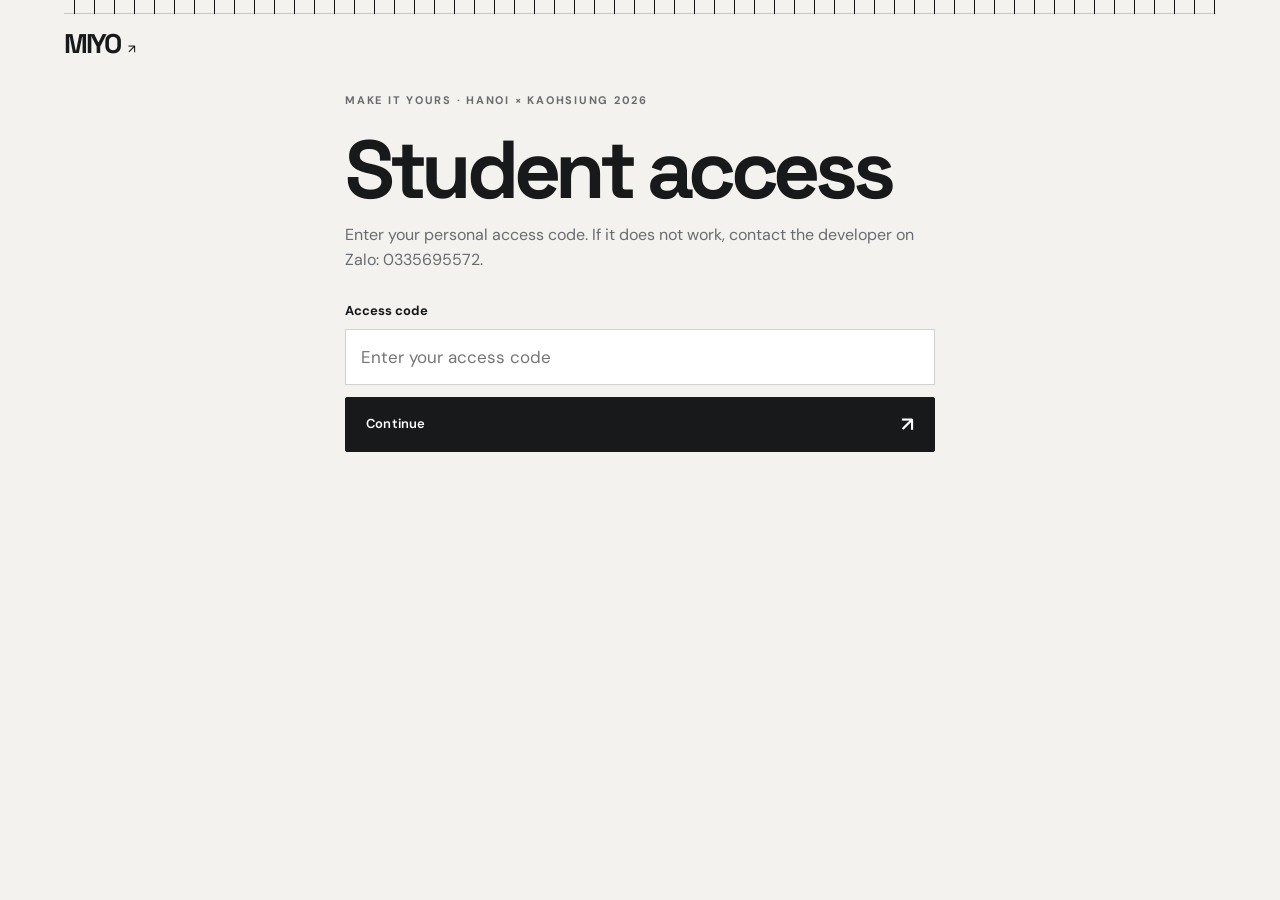
==== applications/index.html @ a3c4b5ca "Add required gender and allow unassigned role selection" ====
<!DOCTYPE html>
<html lang="en">
<head>
  <meta charset="utf-8">
  <meta name="viewport" content="width=device-width, initial-scale=1, viewport-fit=cover">
  <title>Applications — MIYO</title>
  <link rel="stylesheet" href="https://fonts.googleapis.com/css2?family=DM+Sans:wght@400;500;600;700&family=Space+Grotesk:wght@400;500;600;700&display=swap">
  <link rel="stylesheet" href="style.css?v=8">
</head>
<body>

  <section class="login-screen" id="loginScreen" aria-labelledby="loginTitle">
    <a class="home-link" href="../">MIYO <span aria-hidden="true">↗</span></a>
    <div class="login-card">
      <p class="language-eyebrow">MAKE IT YOURS · HANOI × KAOHSIUNG 2026</p>
      <h1 id="loginTitle">Student access</h1>
      <p>Enter your personal access code. If it does not work, contact the developer on Zalo: 0335695572.</p>
      <form id="loginForm">
        <label class="login-label" for="accessCode">Access code</label>
        <input id="accessCode" type="text" autocomplete="off" autocapitalize="none" spellcheck="false" placeholder="Enter your access code" required>
        <button class="btn login-submit" id="loginBtn" type="submit" aria-busy="false">Continue <span aria-hidden="true">↗</span></button>
        <p class="login-message" id="loginMsg" role="alert" hidden></p>
      </form>
    </div>
  </section>

  <section class="privacy-screen" id="privacyScreen" aria-labelledby="privacyTitle" hidden>
    <a class="home-link" href="../">MIYO <span aria-hidden="true">↗</span></a>
    <div class="privacy-card">
      <p class="language-eyebrow">MAKE IT YOURS · HANOI × KAOHSIUNG 2026</p>
      <h1 id="privacyTitle">Before you begin</h1>
      <p class="privacy-intro">Please review the privacy notice before starting. You can change the language using the menu below.</p>
      <iframe id="privacyFrame" src="privacy.html" title="MIYO Privacy Notice" loading="eager"></iframe>
      <a class="privacy-full-link" href="privacy.html" target="_blank" rel="noopener">Open the full privacy notice in a new tab</a>
      <label class="privacy-check" for="privacyAgree">
        <input id="privacyAgree" type="checkbox">
        <span>I have read the privacy notice and understand how my information will be used.</span>
      </label>
      <button class="btn privacy-start" id="startApplication" type="button" disabled>Start application <span aria-hidden="true">↗</span></button>
    </div>
  </section>

  <!-- Thanh tiến trình -->
  <div class="bar" role="progressbar" aria-label="Questionnaire progress" aria-valuemin="0" aria-valuemax="5" aria-valuenow="0" hidden><i id="progress"></i></div>

  <main class="wrap" hidden>
    <div class="top">
      <a class="question-brand" href="../">MIYO</a>
      <span>Hanoi × Kaohsiung 2026</span>
    </div>
    <p class="stepno" id="stepLabel" aria-live="polite"></p>
    <p class="validation-msg" id="validationMsg" role="alert" hidden></p>

    <!-- Bước 0: Welcome -->
    <section class="step on" data-step="0">
      <h1><span>Make it</span><em>yours.</em></h1>
      <p class="lead">After our exchange in Hanoi, we’d love to know more about you before we meet again in Kaohsiung. It takes about 3 minutes.</p>
    </section>

    <!-- Bước 1: Who are you? -->
    <section class="step" data-step="1">
      <h2>Who are you?</h2>
      <p class="lead">Tell us what to call you.</p>

      <label class="f">Full name <small>(Please enter your real full name)</small>
        <input type="text" id="fullName" autocomplete="name" aria-required="true">
      </label>
      <label class="f">Your Nick Name <small>(Recommended: 5–12 characters)</small>
        <input type="text" id="nick" autocomplete="nickname" aria-required="true">
      </label>

      <!-- Role: nút chọn. Hai ô bên dưới chỉ hiện khi chọn đúng role -->
      <div class="grp">
        <b>Your role</b>
        <div class="chips" id="roleChips" role="group" aria-label="Your role" aria-required="true"></div>
      </div>
      <label class="f" id="teacherBox" hidden>Your position
        <input type="text" id="position" maxlength="60" placeholder="e.g., Homeroom teacher" aria-required="true">
      </label>
      <label class="f" id="studentBox" hidden>Your grade / class
        <input type="text" id="className" maxlength="40" placeholder="e.g., Grade 10 or 10A1" aria-required="true">
      </label>

      <div class="grp">
        <b>Gender</b>
        <div class="chips" id="genderChips" role="group" aria-label="Gender" aria-required="true"></div>
      </div>

      <div class="grp">
        <b>Zodiac sign</b>
        <div class="chips" id="zodiacChips" role="group" aria-label="Zodiac sign" aria-required="true"></div>
      </div>
    </section>

    <!-- Bước 2: Your favorites -->
    <section class="step" data-step="2">
      <h2>Your favorites</h2>
      <p class="lead">Quick picks. There are no right or wrong answers.</p>

      <div class="grp">
        <b>Interests <small>choose up to 3</small></b>
        <div class="chips" id="hobbiesChips" role="group" aria-label="Interests" aria-required="true"></div>
        <input type="text" id="hobbyOther" placeholder="Other: anything else you love?" maxlength="40" hidden>
        <p class="hint" id="hobbiesCount" aria-live="polite">Selected: 0/3</p>
      </div>

      <div class="grp">
        <b>The color that feels most like you</b>
        <div class="sw" id="colors" role="group" aria-label="Favorite color" aria-required="true"></div>
      </div>

      <div class="grp">
        <b>What kind of food would you like to try in Taiwan?</b>
        <p class="hint tight">Choose up to 3</p>
        <div class="chips" id="foodsChips" role="group" aria-label="Foods to try in Taiwan" aria-required="true"></div>
        <input type="text" id="foodOther" placeholder="Other: what would you like to try?" maxlength="40" hidden>
        <p class="hint" id="foodsCount" aria-live="polite">Selected: 0/3</p>
      </div>

    </section>

    <!-- Bước 3: Photo -->
    <section class="step" data-step="3">
      <h2>A photo of you</h2>
      <p class="lead">Please upload a clear, sharp portrait or close-up showing your upper body (from the waist up), facing the camera. Avoid blurry photos so we can edit it easily.</p>

      <label class="drop" id="drop" tabindex="0" role="button" aria-label="Choose a photo" aria-controls="photoInput" aria-describedby="photoMsg">
        <span id="dropText">Tap to choose a photo</span>
        <img id="preview" alt="Your selected photo" hidden>
        <input type="file" id="photoInput" accept="image/*">
      </label>
      <label class="ck">
        <input type="checkbox" id="consent" aria-required="true">
        <span>I agree to let the Trung Sơn team use and edit this photo. It will only be used internally.</span>
      </label>
      <p class="msg" id="photoMsg" hidden></p>
    </section>

    <!-- Bước 4: Review -->
    <section class="step" data-step="4">
      <h2>Review</h2>
      <p class="lead">Does everything look right? You can edit any part.</p>
      <div class="rev" id="review"></div>
      <p class="msg" id="sendMsg" hidden></p>
    </section>

    <!-- Bước 5: Thank you -->
    <section class="step" data-step="5">
      <div class="ok" aria-hidden="true">✓</div>
      <h2>Thank you.</h2>
      <p class="lead" role="status" aria-live="polite">See you in Kaohsiung.</p>
      <a class="btn return-home" href="https://khuukhoidanh.github.io/miyo/">Return to home <span aria-hidden="true">↗</span></a>
    </section>
  </main>

  <!-- Thanh nút Back / Continue -->
  <div class="nav" id="nav" hidden>
    <div>
      <label class="language-control" for="languageSelect"><span>Language</span>
        <select id="languageSelect" aria-label="Choose language">
          <option value="en">English</option>
          <option value="vi">Tiếng Việt</option>
        </select>
      </label>
      <div class="nav-actions">
        <button class="btn g" id="backBtn" type="button" hidden>Back</button>
        <button class="btn" id="nextBtn" type="button" aria-busy="false">Start</button>
      </div>
    </div>
  </div>

  <script src="https://code.jquery.com/jquery-3.7.1.min.js"></script>
  <script src="../shared/miyo-config.js"></script>
  <script src="script.js?v=13"></script>
</body>
</html>
---- applications/style.css ----
:root {
  color-scheme: light;
  --paper: #f3f2ef;
  --ink: #17191b;
  --muted: #686b70;
  --line: rgba(23, 25, 27, .2);
  --card: #fff;
  --accent: #a24f38;
  --accent-dark: #783923;
  --error: #a52a20;
  box-sizing: border-box;
  padding-top: env(safe-area-inset-top, 0px);
}
*, *::before, *::after { box-sizing: inherit; }
html { scroll-padding-top: 16px; scroll-behavior: smooth; }
body { min-height:0; margin:0; overflow-x:hidden; background:var(--paper); color:var(--ink); font:400 16px/1.55 "DM Sans",Arial,sans-serif; }
button, input { font:inherit; color:inherit; }
:focus-visible { outline:2px solid var(--ink); outline-offset:3px; }
[hidden] { display:none!important; }

.bar { position:fixed; top:0; right:0; left:0; height:4px; z-index:5; background:var(--line); }
.bar i { display:block; width:0; height:100%; background:var(--accent); transition:width .35s ease; }
.wrap { width:100%; max-width:1320px; min-height:0; height:auto; margin:4px auto 0; padding:0 clamp(20px,5vw,80px) 148px; overflow:visible; }
.top { min-height:76px; display:flex; flex-wrap:wrap; justify-content:space-between; align-items:center; gap:8px 20px; border-bottom:1px solid var(--line); color:var(--muted); font-size:11px; letter-spacing:.09em; text-transform:uppercase; }
.question-brand { color:var(--ink); font:700 27px/1 "Space Grotesk",sans-serif; letter-spacing:-.09em; text-decoration:none; }
.question-brand:hover,.home-link:hover { color:var(--accent); text-decoration:underline; text-underline-offset:4px; }
.question-brand:active,.home-link:active { opacity:.7; }
.stepno { margin:25px 0 0; color:var(--muted); font-size:11px; font-weight:700; letter-spacing:.15em; text-transform:uppercase; }
.stepno:empty { display:none; }
.validation-msg { padding:12px 15px; border-left:3px solid var(--error); background:#f8e9e7; color:var(--error); font-size:14px; font-weight:600; }
.step { display:none; padding:26px 0 20px; }
.step.on { display:block; animation:reveal .32s ease both; }
@keyframes reveal { from { opacity:0; transform:translateY(8px); } to { opacity:1; transform:translateY(0); } }
h1,h2 { font-family:"Space Grotesk",sans-serif; letter-spacing:-.065em; }
h1 { max-width:700px; margin:0 0 22px; font-size:clamp(64px,15vw,142px); line-height:.82; }
h1 span { display:block; }
h2 { margin:0 0 12px; font-size:clamp(40px,8vw,64px); line-height:.98; }
.lead { max-width:58ch; margin:0 0 34px; color:var(--muted); font-size:17px; }
.step[data-step="0"].on { min-height:0; display:flex; flex-direction:column; justify-content:center; align-items:flex-start; text-align:left; padding:clamp(58px,9vw,108px) 0; }
.wrap:has(.step[data-step="0"].on) { display:flex; min-height:calc(100svh - 4px); flex-direction:column; padding-bottom:148px; }
.step[data-step="0"].on { flex:1; align-items:center; text-align:center; padding:clamp(24px,5vh,52px) 0; }
.step[data-step="0"] h1 { margin-right:auto; margin-left:auto; }
.step[data-step="0"] .lead { margin-right:auto; margin-left:auto; }
body:has(.step[data-step="5"].on) .wrap { padding-bottom:48px; }
.step[data-step="0"] h1 { width:100%; margin:0 0 28px; font-size:clamp(72px,15vw,150px); line-height:.82; letter-spacing:-.105em; }
.step[data-step="0"] h1 em { display:block; margin-left:.12em; color:var(--accent); font:italic 400 1.02em/.9 Georgia,"Times New Roman",serif; letter-spacing:-.085em; }
.step[data-step="0"] .lead { max-width:48ch; font-size:19px; }

label.f { display:block; margin:0 0 23px; font-weight:700; }
label.f small,.grp small { color:var(--muted); font-size:12px; font-weight:400; }
label.f small { margin-left:5px; }
input[type="text"] { display:block; width:100%; min-height:50px; margin-top:8px; padding:12px 14px; border:1px solid var(--line); border-radius:2px; background:var(--card); font-size:16px; transition:border-color .2s,box-shadow .2s; }
input[type="text"]:focus { outline:0; border-color:var(--accent); box-shadow:0 0 0 3px rgba(162,79,56,.12); }
input[aria-invalid="true"] { border-color:var(--error); }
input[aria-invalid="true"]:focus { box-shadow:0 0 0 3px rgba(165,42,32,.12); }
.grp { margin:0 0 30px; }
.grp>b { display:block; margin-bottom:12px; font-size:14px; }
.chips { display:flex; flex-wrap:wrap; gap:8px; }
.chip { min-height:42px; padding:9px 15px; border:1px solid var(--line); border-radius:2px; background:rgba(255,255,255,.32); cursor:pointer; transition:background .18s,color .18s,border-color .18s,transform .18s,box-shadow .18s; }
.chip:hover { transform:translateY(-1px); border-color:var(--accent); }
.chip:active { transform:translateY(0) scale(.98); }
.chip[aria-pressed="true"] { border-color:var(--ink); background:var(--ink); color:white; }
.chip[aria-pressed="true"]:hover { border-color:var(--accent-dark); background:var(--accent-dark); }
.chips[aria-invalid="true"] { border-radius:2px; outline:1px solid rgba(165,42,32,.58); outline-offset:4px; }
.sw { display:flex; flex-wrap:wrap; align-items:center; gap:13px; }
.sw button { width:40px; height:40px; border:2px solid var(--paper); border-radius:50%; box-shadow:0 0 0 1px var(--line); cursor:pointer; transition:transform .18s,box-shadow .18s; }
.sw button:hover { transform:scale(1.08); }
.sw button:active { transform:scale(.96); }
.sw button[aria-pressed="true"] { box-shadow:0 0 0 2px var(--ink); }
.sw[aria-invalid="true"] { outline:1px solid rgba(165,42,32,.58); outline-offset:5px; }
.sw input[type="color"] { width:38px; height:38px; padding:0; border:0; border-radius:50%; background:conic-gradient(#e63946,#f5c518,#2bb673,#14b8c4,#2a3cff,#ff5fa2,#e63946); cursor:pointer; }
.sw input.set { box-shadow:0 0 0 2px var(--ink); }
.sw input[type="color"]::-webkit-color-swatch-wrapper { padding:0; }
.sw input[type="color"]::-webkit-color-swatch { border:0; border-radius:50%; opacity:0; }
.sw input[type="color"]::-moz-color-swatch { border:0; border-radius:50%; opacity:0; }
.sw input.set::-webkit-color-swatch,.sw input.set::-moz-color-swatch { opacity:1; }
.hint { margin:10px 0 0; color:var(--muted); font-size:13px; }
.hint.tight { margin:3px 0 12px; }
.drop { display:grid; min-height:clamp(210px,28vw,280px); place-items:center; overflow:hidden; border:1px dashed #92918c; border-radius:2px; background:rgba(255,255,255,.4); color:var(--muted); cursor:pointer; text-align:center; transition:border-color .2s,background .2s,color .2s; }
.drop:hover,.drop:focus-visible { border-color:var(--accent); background:rgba(255,255,255,.72); color:var(--ink); }
.drop:active { background:rgba(255,255,255,.9); }
.drop[aria-invalid="true"] { border-color:var(--error); background:#fff8f7; }
.drop img { display:block; width:100%; max-height:420px; object-fit:cover; }
.drop input { display:none; }
.ck { display:flex; align-items:flex-start; gap:12px; margin-top:18px; cursor:pointer; }
.ck input { width:20px; height:20px; flex:none; margin-top:3px; accent-color:var(--accent); cursor:pointer; }
.ck:focus-within { color:var(--accent-dark); }
.rev { overflow:visible; padding:22px; border:1px solid var(--line); background:rgba(255,255,255,.55); }
.rev img { float:right; width:96px; height:120px; margin:0 0 12px 14px; object-fit:cover; }
.rev dl { margin:0; }
.rev dt { margin-top:14px; color:var(--muted); font-size:12px; }
.rev dd { margin:2px 0 0; font-weight:700; overflow-wrap:anywhere; }
.rev button.e { min-height:42px; margin:18px 10px 0 0; padding:8px 12px; border:1px solid var(--line); border-radius:2px; background:transparent; color:var(--ink); cursor:pointer; transition:background .18s,color .18s,border-color .18s,transform .18s; }
.rev button.e:hover { transform:translateY(-1px); border-color:var(--ink); background:var(--ink); color:white; }
.rev button.e:active { transform:translateY(0); }
.dot { display:inline-block; width:13px; height:13px; margin-right:8px; border-radius:50%; vertical-align:-1px; }
.invalid-label { color:var(--error)!important; }
.msg { margin-top:14px; color:var(--error); font-weight:600; }
.ok { display:grid; width:72px; height:72px; place-items:center; margin:24px 0; border-radius:50%; background:var(--ink); color:white; font-size:38px; }
.return-home { width:fit-content; max-width:100%; margin-top:8px; text-decoration:none; }
.nav { position:fixed; right:0; bottom:0; left:0; z-index:4; padding:11px clamp(20px,5vw,80px) calc(11px + env(safe-area-inset-bottom,0px)); border-top:1px solid var(--line); background:rgba(243,242,239,.96); backdrop-filter:blur(12px); }
.nav>div { display:flex; width:100%; max-width:1160px; align-items:center; justify-content:space-between; gap:10px; margin:0 auto; }
.nav-actions { display:flex; align-items:center; justify-content:flex-end; gap:10px; }
.language-control { display:flex; align-items:center; gap:9px; color:var(--muted); font-size:12px; font-weight:600; }
.language-control select { min-height:42px; padding:7px 30px 7px 10px; border:1px solid var(--line); border-radius:2px; background:var(--card); color:var(--ink); font:inherit; cursor:pointer; }
.btn { position:relative; display:inline-flex; min-width:132px; min-height:48px; align-items:center; justify-content:center; gap:10px; flex:0 1 210px; padding:11px 20px; border:1px solid var(--ink); border-radius:2px; background:var(--ink); color:white; font-size:13px; font-weight:600; letter-spacing:.015em; cursor:pointer; transition:transform .18s cubic-bezier(.2,.8,.2,1),opacity .2s,background .2s,color .2s,border-color .2s,box-shadow .2s; }
.btn:not(:disabled):hover { transform:translateY(-2px); border-color:var(--accent-dark); background:var(--accent-dark); box-shadow:0 5px 14px rgba(23,25,27,.12); }
.btn:not(:disabled):active { transform:translateY(0) scale(.99); box-shadow:none; }
.btn.g { flex:0 0 150px; background:transparent; color:var(--ink); }
.btn.g:not(:disabled):hover { border-color:var(--ink); background:var(--ink); color:white; }
.btn:focus-visible { outline:3px solid rgba(162,79,56,.48); outline-offset:3px; }
.btn:disabled { transform:none; opacity:.45; box-shadow:none; cursor:not-allowed; }
.btn[aria-busy="true"] { gap:12px; opacity:.76; cursor:wait; }
.btn[aria-busy="true"]::after { width:14px; height:14px; border:2px solid currentColor; border-right-color:transparent; border-radius:50%; content:""; animation:button-spin .7s linear infinite; }
@keyframes button-spin { to { transform:rotate(360deg); } }
.language-screen { position:relative; display:grid; width:100%; min-height:0; place-items:center; overflow:visible; padding:92px 24px 56px; }
.language-screen::before { position:absolute; top:0; right:5%; left:5%; height:14px; border-bottom:1px solid var(--line); background:repeating-linear-gradient(90deg,transparent 0 10px,#111 10px 11px,transparent 11px 20px); content:""; }
.login-screen { position:relative; display:grid; width:100%; min-height:0; place-items:center; overflow:visible; padding:92px 24px 56px; }
.privacy-screen { position:relative; display:grid; width:100%; min-height:100svh; place-items:center; padding:84px 20px 112px; }
.privacy-card { width:min(100%,820px); }
.privacy-card h1 { max-width:none; margin:0 0 10px; font-size:clamp(42px,8vw,72px); line-height:.98; }
.privacy-intro { margin:0 0 16px; color:var(--muted); }
.privacy-card iframe { display:block; width:100%; height:min(48svh,430px); min-height:280px; border:1px solid var(--line); background:white; }
.privacy-full-link { display:inline-block; margin-top:8px; color:var(--accent-dark); font-size:13px; }
.privacy-check { display:flex; align-items:flex-start; gap:11px; margin:18px 0 14px; font-size:14px; cursor:pointer; }
.privacy-check input { width:20px; height:20px; flex:none; margin:2px 0 0; accent-color:var(--accent); }
.privacy-start { width:100%; }
.login-screen::before { position:absolute; top:0; right:5%; left:5%; height:14px; border-bottom:1px solid var(--line); background:repeating-linear-gradient(90deg,transparent 0 10px,#111 10px 11px,transparent 11px 20px); content:""; }
.login-card { width:min(100%,590px); }
.login-card h1 { max-width:none; margin:0 0 14px; font-size:clamp(48px,10vw,82px); line-height:.95; }
.login-card>p:not(.language-eyebrow) { margin:0 0 28px; color:var(--muted); }
.login-label { display:block; margin-bottom:8px; font-size:13px; font-weight:700; }
.login-card input { width:100%; margin:0 0 12px; padding:14px 15px; border:1px solid var(--line); border-radius:0; background:var(--card); font-size:17px; }
.login-submit { display:flex; width:100%; align-items:center; justify-content:space-between; text-align:left; }
.login-submit span { font-size:20px; }
.login-message { margin:14px 0 0; color:var(--error); font-size:14px; font-weight:600; }
.home-link { position:absolute; top:30px; left:5%; color:var(--ink); font:700 27px/1 "Space Grotesk",sans-serif; letter-spacing:-.09em; text-decoration:none; }
.home-link span { margin-left:4px; font:500 12px/1 "DM Sans",sans-serif; letter-spacing:0; }
.language-card { width:min(100%,590px); text-align:left; }
.language-eyebrow { margin:0 0 22px; color:var(--muted); font-size:11px; font-weight:700; letter-spacing:.16em; }
.language-card h1 { max-width:none; margin:0 0 12px; font-size:clamp(46px,10vw,82px); line-height:.95; }
.language-card>p:not(.language-eyebrow) { margin:0 0 28px; color:var(--muted); }
.language-options { display:flex; gap:10px; }
.language-options .btn { flex:0 1 190px; }
.language-options .btn.g { flex:0 1 150px; }

@media (min-width:800px) {
  .step { padding-top:36px; }
}
@media (max-width:520px) {
  .wrap { width:100%; padding-right:18px; padding-bottom:136px; padding-left:18px; }
  .wrap:has(.step[data-step="0"].on) { min-height:calc(100svh - 4px); padding-bottom:136px; }
  .top { min-height:66px; font-size:9px; }
  .question-brand { font-size:24px; }
  .step { padding-top:24px; }
  .lead { font-size:15px; }
  .step[data-step="0"].on { padding:52px 0 62px; }
  .step[data-step="0"] h1 { font-size:clamp(68px,19vw,110px); }
  .drop { min-height:210px; }
  .language-options .btn { flex:1; }
  .language-options .btn.g { flex:1; }
  .nav { padding-right:14px; padding-left:14px; }
  .nav>div { gap:8px; }
  .btn { min-width:0; min-height:48px; flex:1 1 0; padding:10px 12px; font-size:12px; }
  .btn.g { flex:0 1 112px; }
  .login-screen,.language-screen { padding:84px 20px 42px; }
  .privacy-screen { align-items:start; padding:76px 16px 104px; }
  .privacy-card iframe { height:45svh; min-height:260px; }
  .language-control { gap:5px; font-size:11px; }
  .language-control select { min-height:42px; padding:6px 22px 6px 7px; font-size:11px; }
  .nav-actions { gap:7px; }
  .rev { padding:16px; }
}
@media (prefers-reduced-motion:reduce) { *,*::before,*::after { animation:none!important; scroll-behavior:auto!important; transition:none!important; } }
.system-error-banner { position:fixed; z-index:1000; inset:auto 16px 16px; max-width:560px; margin-left:auto; padding:18px 20px; border:1px solid #d8a5a5; border-radius:12px; background:#fff5f5; color:#522; box-shadow:0 8px 30px #0002; }
.system-error-banner p { margin:8px 0 14px; }
.system-error-refresh { padding:9px 14px; border:0; border-radius:6px; background:#522; color:white; font:inherit; cursor:pointer; }
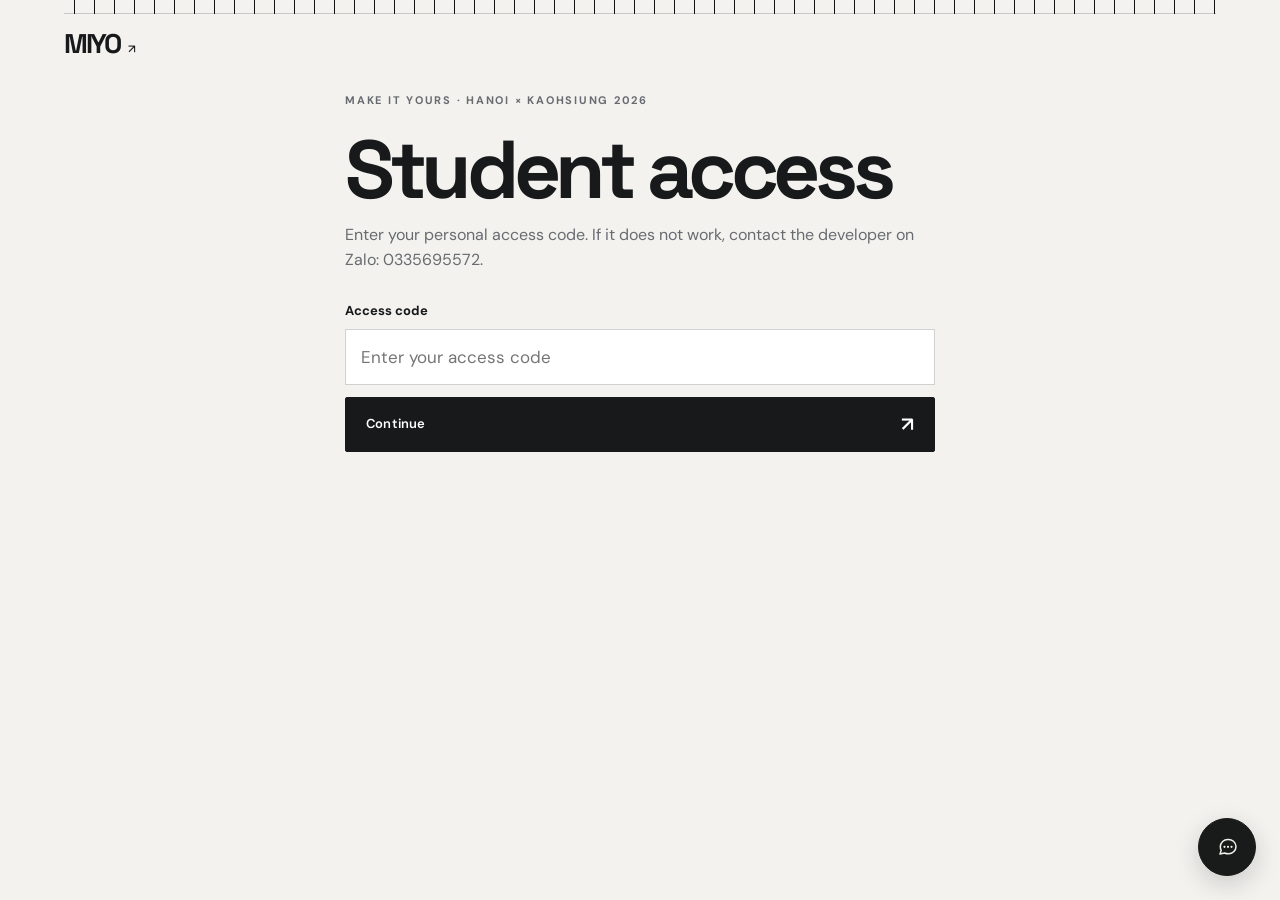
==== commit 9772d7f0: "Add MIYO Assistant chat and webhook bridge" ====
--- a/applications/index.html
+++ b/applications/index.html
@@ -5,6 +5,7 @@
   <meta name="viewport" content="width=device-width, initial-scale=1, viewport-fit=cover">
   <title>Applications — MIYO</title>
   <link rel="stylesheet" href="https://fonts.googleapis.com/css2?family=DM+Sans:wght@400;500;600;700&family=Space+Grotesk:wght@400;500;600;700&display=swap">
+  <link rel="stylesheet" href="../shared/miyo-chat.css">
   <link rel="stylesheet" href="style.css?v=8">
 </head>
 <body>
@@ -131,7 +132,7 @@
       </label>
       <label class="ck">
         <input type="checkbox" id="consent" aria-required="true">
-        <span>I agree to let the Trung Sơn team use and edit this photo. It will only be used internally.</span>
+        <span>I agree to let the Trường Trung Sơn team use and edit this photo. It will only be used internally.</span>
       </label>
       <p class="msg" id="photoMsg" hidden></p>
     </section>
@@ -172,5 +173,6 @@
   <script src="https://code.jquery.com/jquery-3.7.1.min.js"></script>
   <script src="../shared/miyo-config.js"></script>
   <script src="script.js?v=13"></script>
+  <script src="../shared/miyo-chat.js"></script>
 </body>
 </html>
--- a/shared/miyo-chat.css
+++ b/shared/miyo-chat.css
@@ -0,0 +1,158 @@
+[data-miyo-support-chat] {
+  --miyo-chat-paper: #f1efe9;
+  --miyo-chat-paper-light: #f1efe9;
+  --miyo-chat-ink: #191b1b;
+  --miyo-chat-muted: #777772;
+  --miyo-chat-line: rgba(25, 27, 27, .18);
+  --miyo-chat-accent: #a24f38;
+  --miyo-chat-blue: #334f60;
+  font-family: "DM Sans", Arial, sans-serif;
+}
+
+.miyo-chat-launcher {
+  position: fixed;
+  z-index: 40;
+  right: 24px;
+  bottom: 24px;
+  display: flex;
+  width: 58px;
+  height: 58px;
+  min-height: 58px;
+  align-items: center;
+  justify-content: flex-start;
+  gap: 0;
+  padding: 0 16px;
+  border: 1px solid var(--miyo-chat-ink);
+  border-radius: 999px;
+  background: var(--miyo-chat-ink);
+  color: var(--miyo-chat-paper-light);
+  font: 600 13px/1 "DM Sans", Arial, sans-serif;
+  white-space: nowrap;
+  box-shadow: 0 8px 24px rgba(25, 27, 27, .18);
+  cursor: pointer;
+  overflow: hidden;
+  transition: width .34s cubic-bezier(.2,.8,.2,1), transform .25s ease, background .2s ease, border-color .2s ease, box-shadow .25s ease;
+}
+.miyo-chat-launcher:hover,.miyo-chat-launcher:focus-visible,.miyo-chat-launcher.is-open { width: 204px; gap: 11px; border-color: var(--miyo-chat-accent); background: var(--miyo-chat-accent); box-shadow: 0 12px 30px rgba(25, 27, 27, .24); }
+.miyo-chat-launcher:hover,.miyo-chat-launcher:focus-visible { transform: translateY(-4px) scale(1.025); }
+.miyo-chat-launcher.is-open,.miyo-chat-launcher.is-open:hover,.miyo-chat-launcher.is-open:focus-visible { width: 204px; gap: 11px; transform: none; }
+.miyo-chat-launcher-icon {
+  display: grid;
+  width: 26px;
+  min-width: 26px;
+  height: 26px;
+  place-items: center;
+}
+.miyo-chat-launcher-icon svg { display: block; width: 24px; height: 24px; stroke: currentColor; stroke-linecap: round; stroke-linejoin: round; stroke-width: 1.5; }
+.miyo-chat-launcher-icon svg path:last-child { stroke-width: 2.2; }
+.miyo-chat-launcher-label { max-width: 0; overflow: hidden; opacity: 0; transform: translateX(-5px); transition: max-width .28s ease, opacity .18s ease .04s, transform .25s ease; }
+.miyo-chat-launcher:hover .miyo-chat-launcher-label,.miyo-chat-launcher:focus-visible .miyo-chat-launcher-label,.miyo-chat-launcher.is-open .miyo-chat-launcher-label { max-width: 150px; opacity: 1; transform: translateX(0); }
+.miyo-chat-launcher:focus-visible { outline: 2px solid var(--miyo-chat-accent); outline-offset: 4px; }
+@media(hover: none) {
+  .miyo-chat-launcher { width: 58px; }
+  .miyo-chat-launcher .miyo-chat-launcher-label { display: none; }
+}
+
+.miyo-chat-panel {
+  position: fixed;
+  z-index: 41;
+  right: 24px;
+  bottom: 92px;
+  display: flex;
+  width: min(390px, calc(100vw - 32px));
+  height: min(470px, calc(100dvh - 124px));
+  flex-direction: column;
+  overflow: hidden;
+  border: 1px solid rgba(25, 27, 27, .16);
+  border-radius: 2px;
+  background: var(--miyo-chat-paper);
+  color: var(--miyo-chat-ink);
+  box-shadow: 0 18px 60px rgba(25, 27, 27, .2);
+  font: 400 14px/1.55 "DM Sans", Arial, sans-serif;
+  animation: miyo-chat-enter .22s ease-out;
+}
+.miyo-chat-panel[hidden] { display: none; }
+@keyframes miyo-chat-enter { from { opacity: 0; transform: translateY(9px); } to { opacity: 1; transform: translateY(0); } }
+
+.miyo-chat-header {
+  position: relative;
+  display: flex;
+  min-height: 76px;
+  align-items: center;
+  justify-content: space-between;
+  padding: 14px 18px;
+  border-bottom: 1px solid var(--miyo-chat-line);
+  background: var(--miyo-chat-paper);
+  color: var(--miyo-chat-ink);
+}
+.miyo-chat-header::after { position: absolute; right: 0; bottom: -1px; width: 25%; height: 2px; background: var(--miyo-chat-accent); content: ""; }
+.miyo-chat-header>div { display: grid; gap: 5px; }
+.miyo-chat-header strong { font: 600 19px/1.1 "Space Grotesk", Arial, sans-serif; letter-spacing: -.035em; }
+.miyo-chat-status { display: flex; align-items: center; gap: 7px; color: var(--miyo-chat-blue); font: 500 9px/1.3 "DM Mono", monospace; letter-spacing: .025em; }
+.miyo-chat-status i { width: 7px; height: 7px; border-radius: 50%; background: #92b89c; box-shadow: 0 0 0 3px rgba(146, 184, 156, .14); }
+.miyo-chat-close { width: 36px; height: 36px; border: 1px solid var(--miyo-chat-line); border-radius: 50%; background: transparent; color: var(--miyo-chat-ink); font: 300 24px/1 "DM Sans", sans-serif; cursor: pointer; transition: background .15s ease, color .15s ease, border-color .15s ease; }
+.miyo-chat-close:hover { border-color: var(--miyo-chat-accent); background: var(--miyo-chat-accent); color: #fff; }
+.miyo-chat-close:disabled { opacity: .55; cursor: wait; }
+
+.miyo-chat-start,.miyo-chat-ended { display: flex; flex: 1; flex-direction: column; justify-content: center; gap: 13px; padding: 27px 25px; text-align: left; }
+.miyo-chat-start::before { margin-bottom: 2px; color: var(--miyo-chat-blue); content: "A LITTLE CLOSER, WHEN YOU NEED US"; font: 500 9px/1.4 "DM Mono", monospace; letter-spacing: .12em; }
+.miyo-chat-start p,.miyo-chat-ended p { margin: 0; }
+.miyo-chat-start [data-chat-intro] { max-width: 270px; font: 500 25px/1.2 "Space Grotesk", Arial, sans-serif; letter-spacing: -.04em; }
+.miyo-chat-privacy,.miyo-chat-notice { color: var(--miyo-chat-muted); font-size: 12px; }
+.miyo-chat-start-button,.miyo-chat-ended button,.miyo-chat-form button {
+  min-height: 44px;
+  padding: 0 17px;
+  border: 1px solid var(--miyo-chat-ink);
+  border-radius: 2px;
+  background: var(--miyo-chat-ink);
+  color: var(--miyo-chat-paper-light);
+  font: 600 12px "DM Sans", Arial, sans-serif;
+  cursor: pointer;
+  transition: background .16s ease, border-color .16s ease;
+}
+.miyo-chat-start-button:hover,.miyo-chat-ended button:hover,.miyo-chat-form button:hover { border-color: var(--miyo-chat-accent); background: var(--miyo-chat-accent); }
+.miyo-chat-start-button:disabled,.miyo-chat-form button:disabled { opacity: .7; cursor: wait; }
+
+.miyo-chat-conversation { display: flex; min-height: 0; flex: 1; flex-direction: column; padding: 12px 14px 10px; }
+.miyo-chat-conversation[hidden],.miyo-chat-start[hidden],.miyo-chat-ended[hidden] { display: none; }
+.miyo-chat-messages { display: flex; min-height: 0; flex: 1; flex-direction: column; gap: 9px; overflow-y: auto; padding: 3px 3px 10px; scrollbar-color: #c5bfb3 transparent; scrollbar-width: thin; }
+.miyo-chat-message { max-width: 82%; padding: 9px 12px; border: 1px solid var(--miyo-chat-line); overflow-wrap: anywhere; }
+.miyo-chat-message.is-user { align-self: flex-end; border-color: transparent; background: #e8e5dd; }
+.miyo-chat-message.is-support { align-self: flex-start; border-color: var(--miyo-chat-line); background: rgba(250, 249, 246, .74); }
+.miyo-chat-message.is-pending { opacity: .72; }
+.miyo-chat-message.is-failed { border-color: var(--miyo-chat-accent); opacity: 1; }
+.miyo-chat-message strong { display: block; margin-bottom: 4px; color: var(--miyo-chat-accent); font: 500 9px/1.3 "DM Mono", monospace; letter-spacing: .04em; text-transform: uppercase; }
+.miyo-chat-message p { margin: 0; white-space: pre-wrap; }
+.miyo-chat-notice { min-height: 16px; margin: 2px 0 6px; }
+.miyo-chat-form { display: flex; align-items: flex-end; gap: 8px; }
+.miyo-chat-form textarea { min-width: 0; height: 46px; min-height: 46px; max-height: 112px; flex: 1; resize: none; overflow-y: auto; padding: 12px 13px; border: 1px solid rgba(25, 27, 27, .22); border-radius: 2px; outline: none; background: rgba(250, 249, 246, .82); color: var(--miyo-chat-ink); font: 400 13px/1.45 "DM Sans", Arial, sans-serif; transition: border-color .15s ease, background .15s ease, box-shadow .15s ease; }
+.miyo-chat-form textarea:focus { border-color: var(--miyo-chat-blue); background: #faf9f6; box-shadow: 0 0 0 2px rgba(51, 79, 96, .08); }
+.miyo-chat-form textarea::placeholder { color: #777772; opacity: .85; }
+.miyo-chat-form button { min-width: 66px; min-height: 46px; padding: 0 13px; }
+.miyo-chat-form button:disabled { opacity: .45; cursor: wait; }
+.miyo-chat-cancel { align-self: flex-start; margin-top: 7px; padding: 4px 0; border: 0; background: transparent; color: var(--miyo-chat-muted); font: 400 11px "DM Sans", Arial, sans-serif; text-decoration: underline; text-underline-offset: 3px; cursor: pointer; }
+.miyo-chat-cancel:hover { color: var(--miyo-chat-accent); }
+.miyo-chat-sr { position: absolute; width: 1px; height: 1px; overflow: hidden; clip: rect(0,0,0,0); white-space: nowrap; }
+.miyo-chat-operation { position: absolute; z-index: 3; inset: 0; display: flex; flex-direction: column; align-items: center; justify-content: center; gap: 13px; background: rgba(241, 239, 233, .94); color: var(--miyo-chat-ink); font: 500 11px/1.5 "DM Mono", monospace; letter-spacing: .04em; text-align: center; }
+.miyo-chat-operation[hidden] { display: none; }
+.miyo-chat-spinner { width: 28px; height: 28px; border: 2px solid rgba(162, 79, 56, .2); border-top-color: var(--miyo-chat-accent); border-radius: 50%; animation: miyo-chat-spin .7s linear infinite; }
+@keyframes miyo-chat-spin { to { transform: rotate(360deg); } }
+
+.miyo-chat-modal { position: absolute; z-index: 2; inset: 0; display: grid; place-items: center; padding: 20px; background: rgba(25, 27, 27, .62); }
+.miyo-chat-modal[hidden] { display: none; }
+.miyo-chat-modal-card { width: min(100%, 320px); padding: 27px 23px 21px; border: 1px solid var(--miyo-chat-line); background: var(--miyo-chat-paper); box-shadow: 0 14px 38px #0003; text-align: left; }
+.miyo-chat-modal-mark { display: grid; width: 34px; height: 34px; place-items: center; margin-bottom: 16px; border-radius: 50%; background: rgba(162, 79, 56, .12); color: var(--miyo-chat-accent); font: 600 20px "Space Grotesk", sans-serif; }
+.miyo-chat-modal-card h2 { margin: 0 0 9px; font: 600 21px/1.2 "Space Grotesk", Arial, sans-serif; letter-spacing: -.03em; }
+.miyo-chat-modal-card p { margin: 0; color: #666762; font-size: 13px; }
+.miyo-chat-modal-card>div { display: flex; flex-direction: column-reverse; gap: 8px; margin-top: 21px; }
+.miyo-chat-modal-card button { min-height: 42px; border: 1px solid var(--miyo-chat-ink); border-radius: 2px; font: 600 12px "DM Sans", Arial, sans-serif; cursor: pointer; }
+.miyo-chat-modal-keep { background: transparent; color: var(--miyo-chat-ink); }
+.miyo-chat-modal-end { border-color: var(--miyo-chat-accent)!important; background: var(--miyo-chat-accent); color: #fff; }
+.miyo-chat-modal-end:hover { background: #783923; }
+
+@media(max-width: 480px) {
+  .miyo-chat-launcher { right: 14px; bottom: 14px; width: 54px; height: 54px; min-height: 54px; padding: 0 13px; }
+  .miyo-chat-panel { right: 8px; bottom: 82px; width: calc(100vw - 16px); height: min(470px, calc(100dvh - 100px)); }
+  .miyo-chat-launcher.is-open,.miyo-chat-launcher.is-open:hover,.miyo-chat-launcher.is-open:focus-visible { width: 54px; gap: 0; transform: none; }
+}
+@media(prefers-reduced-motion: reduce) { .miyo-chat-panel { animation: none; } .miyo-chat-launcher,.miyo-chat-launcher-label { transition: none; } .miyo-chat-spinner { animation-duration: 1.5s; } }
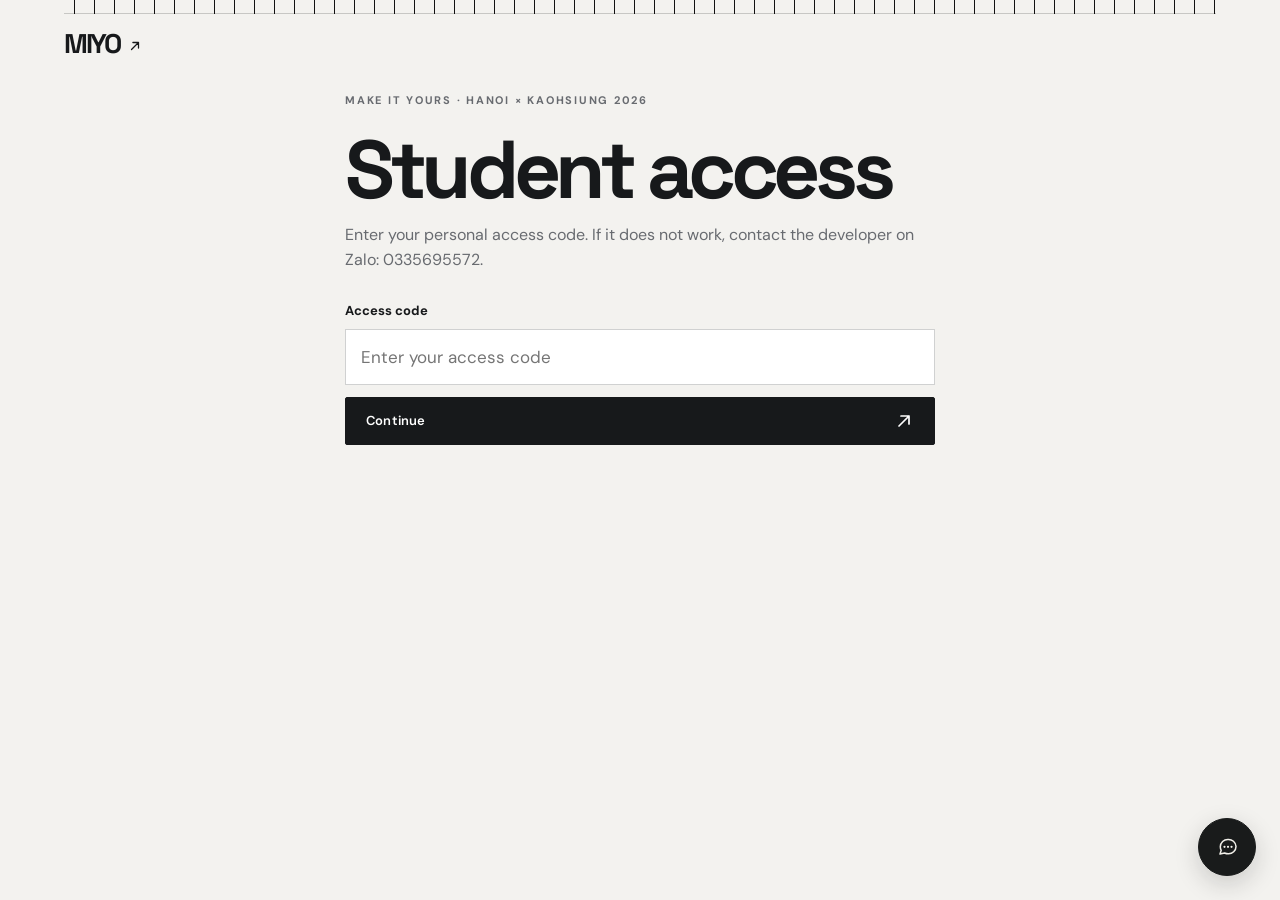
==== commit f0d9f30b: "Add Safari preview and consistent arrow icons" ====
--- a/applications/index.html
+++ b/applications/index.html
@@ -11,7 +11,7 @@
 <body>
 
   <section class="login-screen" id="loginScreen" aria-labelledby="loginTitle">
-    <a class="home-link" href="../">MIYO <span aria-hidden="true">↗</span></a>
+    <a class="home-link" href="../">MIYO <svg class="arrow-icon" viewBox="0 0 20 20" aria-hidden="true"><path d="M5 15 15 5M7 5h8v8"/></svg></a>
     <div class="login-card">
       <p class="language-eyebrow">MAKE IT YOURS · HANOI × KAOHSIUNG 2026</p>
       <h1 id="loginTitle">Student access</h1>
@@ -19,14 +19,14 @@
       <form id="loginForm">
         <label class="login-label" for="accessCode">Access code</label>
         <input id="accessCode" type="text" autocomplete="off" autocapitalize="none" spellcheck="false" placeholder="Enter your access code" required>
-        <button class="btn login-submit" id="loginBtn" type="submit" aria-busy="false">Continue <span aria-hidden="true">↗</span></button>
+        <button class="btn login-submit" id="loginBtn" type="submit" aria-busy="false">Continue <svg class="arrow-icon" viewBox="0 0 20 20" aria-hidden="true"><path d="M5 15 15 5M7 5h8v8"/></svg></button>
         <p class="login-message" id="loginMsg" role="alert" hidden></p>
       </form>
     </div>
   </section>
 
   <section class="privacy-screen" id="privacyScreen" aria-labelledby="privacyTitle" hidden>
-    <a class="home-link" href="../">MIYO <span aria-hidden="true">↗</span></a>
+    <a class="home-link" href="../">MIYO <svg class="arrow-icon" viewBox="0 0 20 20" aria-hidden="true"><path d="M5 15 15 5M7 5h8v8"/></svg></a>
     <div class="privacy-card">
       <p class="language-eyebrow">MAKE IT YOURS · HANOI × KAOHSIUNG 2026</p>
       <h1 id="privacyTitle">Before you begin</h1>
@@ -37,7 +37,7 @@
         <input id="privacyAgree" type="checkbox">
         <span>I have read the privacy notice and understand how my information will be used.</span>
       </label>
-      <button class="btn privacy-start" id="startApplication" type="button" disabled>Start application <span aria-hidden="true">↗</span></button>
+      <button class="btn privacy-start" id="startApplication" type="button" disabled>Start application <svg class="arrow-icon" viewBox="0 0 20 20" aria-hidden="true"><path d="M5 15 15 5M7 5h8v8"/></svg></button>
     </div>
   </section>
 
@@ -150,7 +150,7 @@
       <div class="ok" aria-hidden="true">✓</div>
       <h2>Thank you.</h2>
       <p class="lead" role="status" aria-live="polite">See you in Kaohsiung.</p>
-      <a class="btn return-home" href="https://khuukhoidanh.github.io/miyo/">Return to home <span aria-hidden="true">↗</span></a>
+      <a class="btn return-home" href="https://khuukhoidanh.github.io/miyo/">Return to home <svg class="arrow-icon" viewBox="0 0 20 20" aria-hidden="true"><path d="M5 15 15 5M7 5h8v8"/></svg></a>
     </section>
   </main>
 
--- a/applications/style.css
+++ b/applications/style.css
@@ -111,6 +111,7 @@
 .btn:focus-visible { outline:3px solid rgba(162,79,56,.48); outline-offset:3px; }
 .btn:disabled { transform:none; opacity:.45; box-shadow:none; cursor:not-allowed; }
 .btn[aria-busy="true"] { gap:12px; opacity:.76; cursor:wait; }
+.arrow-icon { width:18px; height:18px; flex:0 0 18px; fill:none; stroke:currentColor; stroke-linecap:round; stroke-linejoin:round; stroke-width:1.7; }
 .btn[aria-busy="true"]::after { width:14px; height:14px; border:2px solid currentColor; border-right-color:transparent; border-radius:50%; content:""; animation:button-spin .7s linear infinite; }
 @keyframes button-spin { to { transform:rotate(360deg); } }
 .language-screen { position:relative; display:grid; width:100%; min-height:0; place-items:center; overflow:visible; padding:92px 24px 56px; }
@@ -132,10 +133,10 @@
 .login-label { display:block; margin-bottom:8px; font-size:13px; font-weight:700; }
 .login-card input { width:100%; margin:0 0 12px; padding:14px 15px; border:1px solid var(--line); border-radius:0; background:var(--card); font-size:17px; }
 .login-submit { display:flex; width:100%; align-items:center; justify-content:space-between; text-align:left; }
-.login-submit span { font-size:20px; }
+.login-submit .arrow-icon { width:20px; height:20px; flex-basis:20px; }
 .login-message { margin:14px 0 0; color:var(--error); font-size:14px; font-weight:600; }
 .home-link { position:absolute; top:30px; left:5%; color:var(--ink); font:700 27px/1 "Space Grotesk",sans-serif; letter-spacing:-.09em; text-decoration:none; }
-.home-link span { margin-left:4px; font:500 12px/1 "DM Sans",sans-serif; letter-spacing:0; }
+.home-link .arrow-icon { width:14px; height:14px; margin-left:4px; stroke-width:1.8; }
 .language-card { width:min(100%,590px); text-align:left; }
 .language-eyebrow { margin:0 0 22px; color:var(--muted); font-size:11px; font-weight:700; letter-spacing:.16em; }
 .language-card h1 { max-width:none; margin:0 0 12px; font-size:clamp(46px,10vw,82px); line-height:.95; }
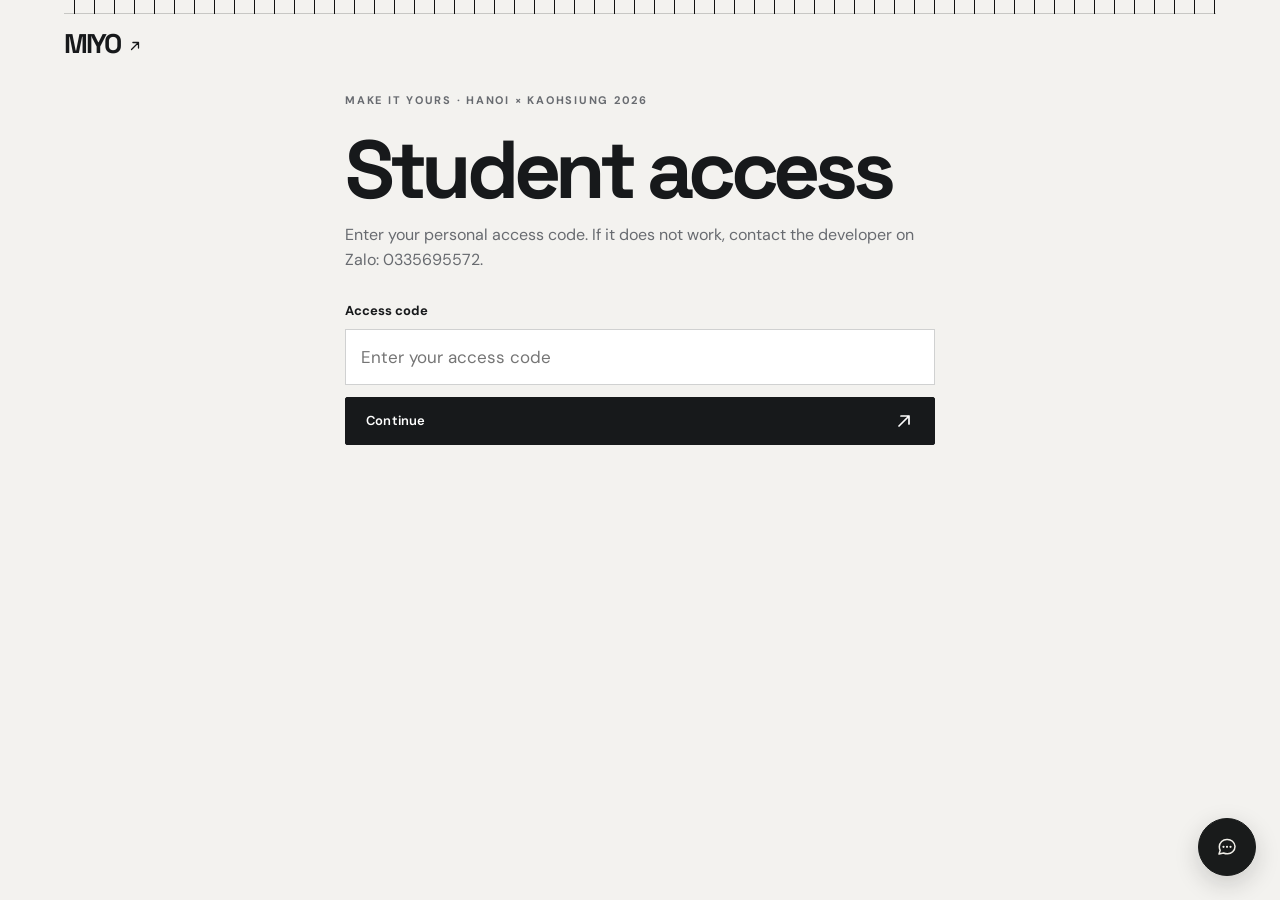
==== commit c56de940: "Improve chat widget positioning and mobile layout" ====
--- a/applications/index.html
+++ b/applications/index.html
@@ -4,9 +4,10 @@
   <meta charset="utf-8">
   <meta name="viewport" content="width=device-width, initial-scale=1, viewport-fit=cover">
   <title>Applications — MIYO</title>
+  <link rel="icon" type="image/png" href="../favicon.png">
   <link rel="stylesheet" href="https://fonts.googleapis.com/css2?family=DM+Sans:wght@400;500;600;700&family=Space+Grotesk:wght@400;500;600;700&display=swap">
+  <link rel="stylesheet" href="style.css?v=8">
   <link rel="stylesheet" href="../shared/miyo-chat.css">
-  <link rel="stylesheet" href="style.css?v=8">
 </head>
 <body>
 
@@ -172,7 +173,7 @@
 
   <script src="https://code.jquery.com/jquery-3.7.1.min.js"></script>
   <script src="../shared/miyo-config.js"></script>
+  <script src="../shared/miyo-chat.js"></script>
   <script src="script.js?v=13"></script>
-  <script src="../shared/miyo-chat.js"></script>
 </body>
 </html>
--- a/applications/style.css
+++ b/applications/style.css
@@ -161,15 +161,18 @@
   .language-options .btn { flex:1; }
   .language-options .btn.g { flex:1; }
   .nav { padding-right:14px; padding-left:14px; }
-  .nav>div { gap:8px; }
+  .nav>div { min-width:0; gap:8px; }
   .btn { min-width:0; min-height:48px; flex:1 1 0; padding:10px 12px; font-size:12px; }
-  .btn.g { flex:0 1 112px; }
+  .btn.g { flex:1 1 0; }
+  .nav-actions .btn.g { flex:0 0 50%; font-size:11px; }
   .login-screen,.language-screen { padding:84px 20px 42px; }
   .privacy-screen { align-items:start; padding:76px 16px 104px; }
   .privacy-card iframe { height:45svh; min-height:260px; }
   .language-control { gap:5px; font-size:11px; }
-  .language-control select { min-height:42px; padding:6px 22px 6px 7px; font-size:11px; }
-  .nav-actions { gap:7px; }
+  .language-control>span { display:none; }
+  .language-control select { width:92px; min-height:40px; padding:5px 20px 5px 7px; font-size:11px; }
+  .nav-actions { min-width:0; flex:1 1 0; gap:7px; }
+  .nav-actions .btn { min-width:0; white-space:nowrap; }
   .rev { padding:16px; }
 }
 @media (prefers-reduced-motion:reduce) { *,*::before,*::after { animation:none!important; scroll-behavior:auto!important; transition:none!important; } }
--- a/shared/miyo-chat.css
+++ b/shared/miyo-chat.css
@@ -10,6 +10,7 @@
 }
 
 .miyo-chat-launcher {
+  box-sizing: border-box;
   position: fixed;
   z-index: 40;
   right: 24px;
@@ -19,9 +20,9 @@
   height: 58px;
   min-height: 58px;
   align-items: center;
-  justify-content: flex-start;
+  justify-content: center;
   gap: 0;
-  padding: 0 16px;
+  padding: 0;
   border: 1px solid var(--miyo-chat-ink);
   border-radius: 999px;
   background: var(--miyo-chat-ink);
@@ -31,11 +32,14 @@
   box-shadow: 0 8px 24px rgba(25, 27, 27, .18);
   cursor: pointer;
   overflow: hidden;
-  transition: width .34s cubic-bezier(.2,.8,.2,1), transform .25s ease, background .2s ease, border-color .2s ease, box-shadow .25s ease;
+  touch-action: none;
+  user-select: none;
+  -webkit-user-select: none;
+  transition: background .2s ease, border-color .2s ease, box-shadow .2s ease;
 }
-.miyo-chat-launcher:hover,.miyo-chat-launcher:focus-visible,.miyo-chat-launcher.is-open { width: 204px; gap: 11px; border-color: var(--miyo-chat-accent); background: var(--miyo-chat-accent); box-shadow: 0 12px 30px rgba(25, 27, 27, .24); }
-.miyo-chat-launcher:hover,.miyo-chat-launcher:focus-visible { transform: translateY(-4px) scale(1.025); }
-.miyo-chat-launcher.is-open,.miyo-chat-launcher.is-open:hover,.miyo-chat-launcher.is-open:focus-visible { width: 204px; gap: 11px; transform: none; }
+.miyo-chat-launcher:hover,.miyo-chat-launcher:focus-visible { transform: none; }
+.miyo-chat-launcher:active,.miyo-chat-launcher.is-open { border-color: var(--miyo-chat-accent); background: var(--miyo-chat-accent); }
+.miyo-chat-launcher.is-open,.miyo-chat-launcher.is-open:hover,.miyo-chat-launcher.is-open:focus-visible { transform: none; }
 .miyo-chat-launcher-icon {
   display: grid;
   width: 26px;
@@ -45,12 +49,24 @@
 }
 .miyo-chat-launcher-icon svg { display: block; width: 24px; height: 24px; stroke: currentColor; stroke-linecap: round; stroke-linejoin: round; stroke-width: 1.5; }
 .miyo-chat-launcher-icon svg path:last-child { stroke-width: 2.2; }
-.miyo-chat-launcher-label { max-width: 0; overflow: hidden; opacity: 0; transform: translateX(-5px); transition: max-width .28s ease, opacity .18s ease .04s, transform .25s ease; }
-.miyo-chat-launcher:hover .miyo-chat-launcher-label,.miyo-chat-launcher:focus-visible .miyo-chat-launcher-label,.miyo-chat-launcher.is-open .miyo-chat-launcher-label { max-width: 150px; opacity: 1; transform: translateX(0); }
+.miyo-chat-launcher-label { display: none; }
 .miyo-chat-launcher:focus-visible { outline: 2px solid var(--miyo-chat-accent); outline-offset: 4px; }
 @media(hover: none) {
-  .miyo-chat-launcher { width: 58px; }
-  .miyo-chat-launcher .miyo-chat-launcher-label { display: none; }
+  .miyo-chat-launcher,
+  .miyo-chat-launcher:hover,
+  .miyo-chat-launcher:focus-visible,
+  .miyo-chat-launcher.is-open,
+  .miyo-chat-launcher.is-open:hover,
+  .miyo-chat-launcher.is-open:focus-visible {
+    width: 58px;
+    gap: 0;
+    transform: none !important;
+    box-shadow: 0 8px 24px rgba(25, 27, 27, .18);
+    transition-property: background-color, border-color, color;
+    -webkit-tap-highlight-color: transparent;
+  }
+  .miyo-chat-launcher:active { transform: none !important; }
+  .miyo-chat-launcher:focus-visible { outline-offset: -2px; }
 }
 
 .miyo-chat-panel {
@@ -151,8 +167,23 @@
 .miyo-chat-modal-end:hover { background: #783923; }
 
 @media(max-width: 480px) {
-  .miyo-chat-launcher { right: 14px; bottom: 14px; width: 54px; height: 54px; min-height: 54px; padding: 0 13px; }
-  .miyo-chat-panel { right: 8px; bottom: 82px; width: calc(100vw - 16px); height: min(470px, calc(100dvh - 100px)); }
+  .miyo-chat-launcher { right: 14px; bottom: 14px; width: 54px; height: 54px; min-height: 54px; padding: 0; }
+  .miyo-chat-panel { z-index: 41; inset: 50% auto auto 50% !important; width: 80vw; max-width: 80vw; height: 80dvh; max-height: 80dvh; border-radius: 2px; transform: translate(-50%, -50%); }
+  [data-miyo-support-chat] .miyo-chat-launcher { z-index: 42; }
   .miyo-chat-launcher.is-open,.miyo-chat-launcher.is-open:hover,.miyo-chat-launcher.is-open:focus-visible { width: 54px; gap: 0; transform: none; }
 }
-@media(prefers-reduced-motion: reduce) { .miyo-chat-panel { animation: none; } .miyo-chat-launcher,.miyo-chat-launcher-label { transition: none; } .miyo-chat-spinner { animation-duration: 1.5s; } }
+@media(max-width: 480px) and (hover: none) {
+  .miyo-chat-launcher,
+  .miyo-chat-launcher:hover,
+  .miyo-chat-launcher:focus-visible,
+  .miyo-chat-launcher.is-open,
+  .miyo-chat-launcher.is-open:hover,
+  .miyo-chat-launcher.is-open:focus-visible {
+    width: 54px;
+    height: 54px;
+    min-height: 54px;
+    gap: 0;
+    transform: none !important;
+  }
+}
+@media(prefers-reduced-motion: reduce) { .miyo-chat-panel { animation: none; } .miyo-chat-launcher { transition: none; } .miyo-chat-spinner { animation-duration: 1.5s; } }
